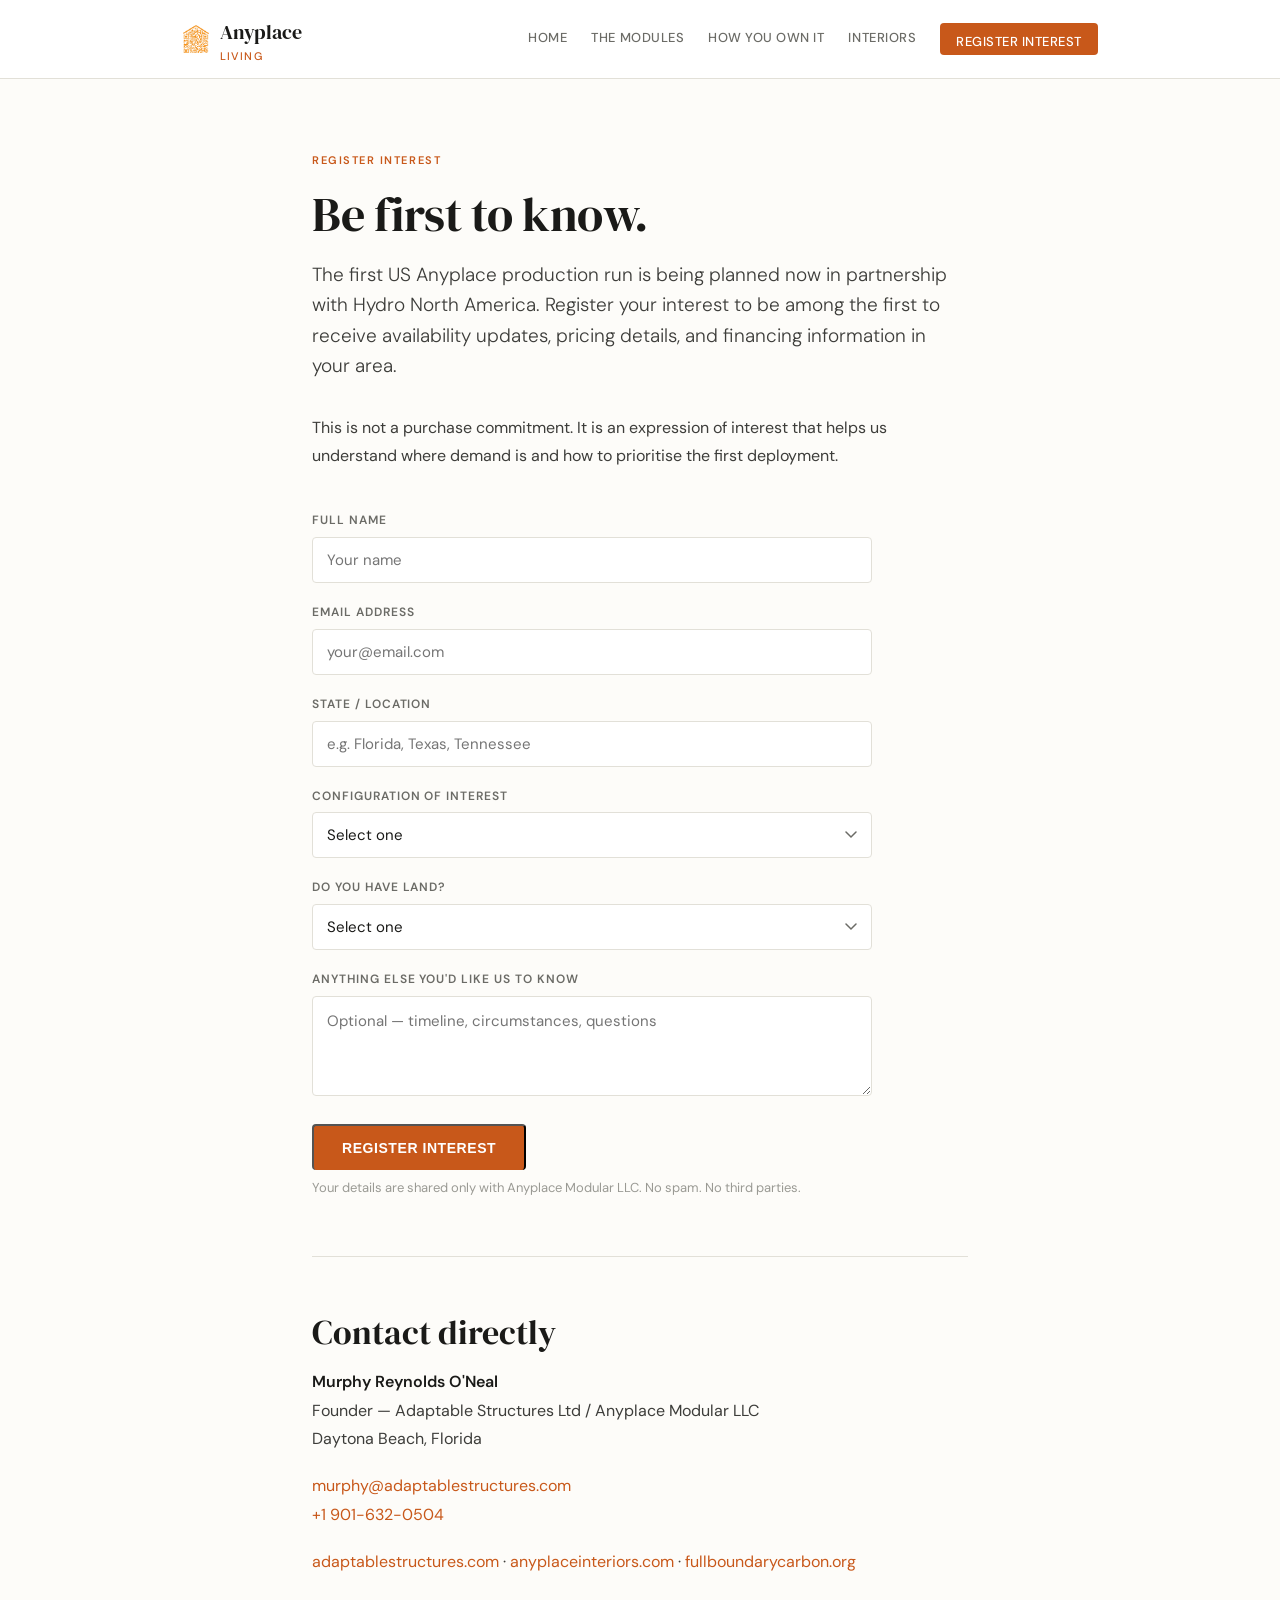
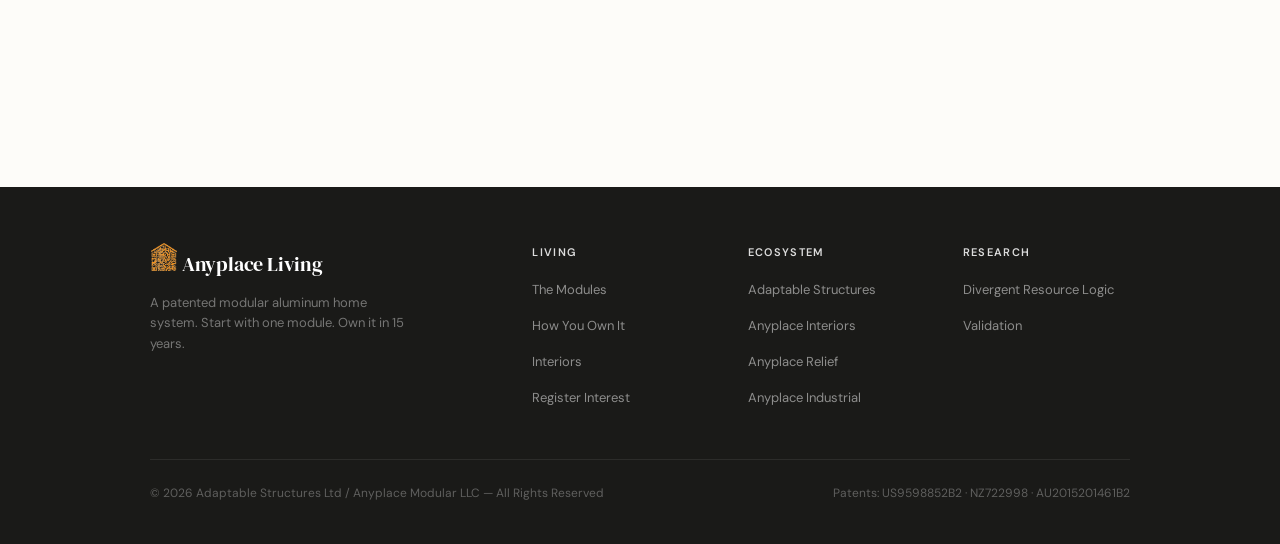
==== contact/index.html @ 364050b5 "Anyplace_Living_v1 New Website" ====
<!DOCTYPE html>
<html lang="en">
<head>
<meta charset="UTF-8">
<meta name="viewport" content="width=device-width, initial-scale=1.0">
<title>Register Interest — Anyplace Living</title>
<meta name="description" content="Register your interest in Anyplace Living. The first US production run is being planned now. Be among the first to know about availability, pricing, and financing options in your area.">
<link rel="icon" type="image/png" sizes="32x32" href="/assets/favicon/favicon-32.png">
<link rel="icon" type="image/png" sizes="192x192" href="/assets/favicon/favicon-192.png">
<link rel="apple-touch-icon" sizes="180x180" href="/assets/favicon/favicon-192.png">
<meta name="theme-color" content="#fdfcf9">
<link rel="stylesheet" href="/assets/living.css">
<link rel="canonical" href="https://anyplaceliving.com/contact/">
<style>
  .interest-form {
    max-width: 560px;
    margin: 40px 0;
  }
  .form-row {
    margin-bottom: 20px;
  }
  .form-row label {
    display: block;
    font-size: 12px;
    font-weight: 600;
    letter-spacing: .08em;
    text-transform: uppercase;
    color: var(--ink-light);
    margin-bottom: 6px;
  }
  .form-row input,
  .form-row select,
  .form-row textarea {
    width: 100%;
    padding: 12px 14px;
    border: 1px solid var(--rule);
    border-radius: 4px;
    background: var(--white);
    font-family: 'DM Sans', sans-serif;
    font-size: 15px;
    color: var(--ink);
    appearance: none;
    -webkit-appearance: none;
    transition: border-color .15s ease;
  }
  .form-row input:focus,
  .form-row select:focus,
  .form-row textarea:focus {
    outline: none;
    border-color: var(--accent);
  }
  .form-row textarea { min-height: 100px; resize: vertical; line-height: 1.6; }
  .form-row select { background-image: url("data:image/svg+xml,%3Csvg xmlns='http://www.w3.org/2000/svg' width='12' height='8' viewBox='0 0 12 8'%3E%3Cpath d='M1 1l5 5 5-5' stroke='%236b6b66' stroke-width='1.5' fill='none' stroke-linecap='round'/%3E%3C/svg%3E"); background-repeat: no-repeat; background-position: right 14px center; padding-right: 36px; }
  .form-note { font-size: 13px; color: var(--ink-faint); margin-top: 6px; max-width: 100%; }
</style>
<!-- Google tag (gtag.js) -->
<script async src="https://www.googletagmanager.com/gtag/js?id=G-CXZPZ34ZKC"></script>
<script>
  window.dataLayer = window.dataLayer || [];
  function gtag(){dataLayer.push(arguments);}
  gtag("js", new Date());
  gtag("config", "G-CXZPZ34ZKC");
</script>
</head>
<body>

<header class="site-header">
  <div class="site-header-inner">
    <a href="/" class="brand">
      <span class="brand-mark"></span>
      <span>Anyplace <span class="brand-sub">Living</span></span>
    </a>
    <nav class="site-nav">
      <a href="/">Home</a>
      <a href="/modules/">The Modules</a>
      <a href="/how-you-own-it/">How You Own It</a>
      <a href="/interiors/">Interiors</a>
      <a href="/contact/" class="nav-cta active">Register Interest</a>
    </nav>
  </div>
</header>

<main class="narrow">

  <p class="eyebrow">Register Interest</p>
  <h1>Be first to know.</h1>
  <p class="lede">The first US Anyplace production run is being planned now in partnership with Hydro North America. Register your interest to be among the first to receive availability updates, pricing details, and financing information in your area.</p>

  <p>This is not a purchase commitment. It is an expression of interest that helps us understand where demand is and how to prioritise the first deployment.</p>

  <form class="interest-form" action="https://formspree.io/f/murphy@adaptablestructures.com" method="POST">
    <div class="form-row">
      <label for="name">Full name</label>
      <input type="text" id="name" name="name" placeholder="Your name" required>
    </div>
    <div class="form-row">
      <label for="email">Email address</label>
      <input type="email" id="email" name="email" placeholder="your@email.com" required>
    </div>
    <div class="form-row">
      <label for="state">State / location</label>
      <input type="text" id="state" name="state" placeholder="e.g. Florida, Texas, Tennessee">
    </div>
    <div class="form-row">
      <label for="config">Configuration of interest</label>
      <select id="config" name="config">
        <option value="">Select one</option>
        <option value="1-module">1 module — solo / couple entry (~$62K)</option>
        <option value="2-module">2 modules — 1BR entry (~$125K)</option>
        <option value="3-module">3 modules — 2BR entry (~$188K)</option>
        <option value="4-module">4 modules — full 2BR/1BA (~$250K)</option>
        <option value="adu">ADU on existing land</option>
        <option value="not-sure">Not sure yet</option>
      </select>
    </div>
    <div class="form-row">
      <label for="land">Do you have land?</label>
      <select id="land" name="land">
        <option value="">Select one</option>
        <option value="own-land">Yes — I own land</option>
        <option value="family-land">Yes — family land available</option>
        <option value="looking">No — looking for land</option>
        <option value="adu-backyard">Yes — backyard ADU opportunity</option>
        <option value="not-sure">Not sure</option>
      </select>
    </div>
    <div class="form-row">
      <label for="message">Anything else you'd like us to know</label>
      <textarea id="message" name="message" placeholder="Optional — timeline, circumstances, questions"></textarea>
    </div>
    <button type="submit" class="btn btn-primary">Register interest</button>
    <p class="form-note">Your details are shared only with Anyplace Modular LLC. No spam. No third parties.</p>
  </form>

  <hr>

  <h2 style="margin-top:0">Contact directly</h2>
  <p><strong>Murphy Reynolds O'Neal</strong><br>
  Founder — Adaptable Structures Ltd / Anyplace Modular LLC<br>
  Daytona Beach, Florida</p>
  <p>
    <a href="mailto:murphy@adaptablestructures.com">murphy@adaptablestructures.com</a><br>
    <a href="tel:+19016320504">+1 901-632-0504</a>
  </p>
  <p>
    <a href="https://adaptablestructures.com">adaptablestructures.com</a> ·
    <a href="https://anyplaceinteriors.com">anyplaceinteriors.com</a> ·
    <a href="https://fullboundarycarbon.org">fullboundarycarbon.org</a>
  </p>

</main>

<footer class="site-footer">
  <div class="site-footer-inner">
    <div>
      <a href="/" class="brand"><span class="brand-mark"></span> Anyplace Living</a>
      <p class="site-footer-tagline">A patented modular aluminum home system. Start with one module. Own it in 15 years.</p>
    </div>
    <div class="site-footer-col">
      <h5>Living</h5>
      <ul>
        <li><a href="/modules/">The Modules</a></li>
        <li><a href="/how-you-own-it/">How You Own It</a></li>
        <li><a href="/interiors/">Interiors</a></li>
        <li><a href="/contact/">Register Interest</a></li>
      </ul>
    </div>
    <div class="site-footer-col">
      <h5>Ecosystem</h5>
      <ul>
        <li><a href="https://adaptablestructures.com">Adaptable Structures</a></li>
        <li><a href="https://anyplaceinteriors.com">Anyplace Interiors</a></li>
        <li><a href="https://anyplacerelief.com">Anyplace Relief</a></li>
        <li><a href="https://anyplaceindustrial.com">Anyplace Industrial</a></li>
      </ul>
    </div>
    <div class="site-footer-col">
      <h5>Research</h5>
      <ul>
        <li><a href="https://fullboundarycarbon.org">Divergent Resource Logic</a></li>
        <li><a href="https://adaptablestructures.com/validation/">Validation</a></li>
      </ul>
    </div>
  </div>
  <div class="site-footer-bottom">
    <span>© 2026 Adaptable Structures Ltd / Anyplace Modular LLC — All Rights Reserved</span>
    <span>Patents: US9598852B2 · NZ722998 · AU2015201461B2</span>
  </div>
</footer>

</body>
</html>
---- assets/living.css ----
/* Anyplace Living — site styles
   Warm residential variant of the Adaptable Structures design system.
   Same type, same structure — lighter palette, more human. */

@import url('https://fonts.googleapis.com/css2?family=DM+Serif+Display:ital@0;1&family=DM+Sans:wght@300;400;500;600&display=swap');

:root {
  --ink:        #1a1a18;
  --ink-mid:    #3d3d3a;
  --ink-light:  #6b6b66;
  --ink-faint:  #9a9a94;
  --rule:       #e2e0d8;
  --rule-light: #f0ede6;
  --page:       #fdfcf9;
  --warm:       #f7f4ef;
  --white:      #ffffff;
  --accent:     #c8581a;
  --accent-light: #fdf0e8;
  --green:      #1a6e4a;
  --green-light: #e8f4ee;
  --max:        980px;
  --max-narrow: 720px;
}

* { box-sizing: border-box; margin: 0; padding: 0; }
html { font-size: 16px; }

body {
  font-family: 'DM Sans', sans-serif;
  background: var(--page);
  color: var(--ink);
  line-height: 1.65;
  -webkit-font-smoothing: antialiased;
}

a { color: var(--accent); text-decoration: none; border-bottom: 1px solid transparent; transition: border-color .15s ease; }
a:hover { border-bottom-color: var(--accent); }
img { max-width: 100%; height: auto; display: block; }

/* ----------------------------------------------------------------
   HEADER
   ---------------------------------------------------------------- */
.site-header {
  background: var(--white);
  border-bottom: 1px solid var(--rule);
  position: sticky;
  top: 0;
  z-index: 100;
}
.site-header-inner {
  max-width: var(--max);
  margin: 0 auto;
  padding: 16px 32px;
  display: flex;
  justify-content: space-between;
  align-items: center;
  flex-wrap: wrap;
  gap: 16px;
}
.brand {
  font-family: 'DM Serif Display', serif;
  font-size: 20px;
  color: var(--ink);
  border-bottom: none;
  letter-spacing: -0.01em;
  display: inline-flex;
  align-items: center;
  gap: 10px;
}
.brand:hover { border-bottom: none; color: var(--ink); }
.brand-mark {
  display: inline-block;
  width: 28px; height: 28px;
  background-image: url('/assets/images/logo-anyplace.png');
  background-size: contain;
  background-repeat: no-repeat;
  background-position: center;
  flex-shrink: 0;
}
.brand-sub {
  font-family: 'DM Sans', sans-serif;
  font-size: 11px;
  font-weight: 500;
  letter-spacing: .1em;
  text-transform: uppercase;
  color: var(--accent);
  display: block;
  line-height: 1;
  margin-top: 2px;
}
nav.site-nav { display: flex; gap: 24px; flex-wrap: wrap; align-items: center; }
nav.site-nav a {
  color: var(--ink-light);
  font-size: 13px;
  font-weight: 500;
  letter-spacing: .04em;
  text-transform: uppercase;
  border-bottom: none;
  padding-bottom: 2px;
}
nav.site-nav a:hover,
nav.site-nav a.active {
  color: var(--ink);
  border-bottom: 2px solid var(--accent);
}
.nav-cta {
  background: var(--accent);
  color: var(--white) !important;
  padding: 8px 16px;
  border-radius: 4px;
  border-bottom: none !important;
  font-size: 13px !important;
}
.nav-cta:hover { background: #a84515; border-bottom: none !important; }

/* ----------------------------------------------------------------
   HERO
   ---------------------------------------------------------------- */
.hero {
  position: relative;
  overflow: hidden;
  min-height: 88vh;
  display: flex;
  align-items: flex-end;
}
.hero-bg {
  position: absolute;
  inset: 0;
  background-size: cover;
  background-position: center 30%;
  z-index: 0;
}
.hero-overlay {
  position: absolute;
  inset: 0;
  background: linear-gradient(
    to bottom,
    rgba(20,18,14,0.15) 0%,
    rgba(20,18,14,0.35) 40%,
    rgba(20,18,14,0.82) 100%
  );
  z-index: 1;
}
.hero-inner {
  position: relative;
  z-index: 2;
  max-width: var(--max);
  margin: 0 auto;
  padding: 80px 32px;
  width: 100%;
}
.hero h1 {
  font-family: 'DM Serif Display', serif;
  font-size: 62px;
  line-height: 1.05;
  color: var(--white);
  max-width: 720px;
  margin-bottom: 20px;
  letter-spacing: -0.02em;
}
.hero h1 em {
  font-style: italic;
  color: rgba(255,255,255,0.6);
}
.hero p.lede {
  font-size: 19px;
  font-weight: 300;
  color: rgba(255,255,255,0.8);
  max-width: 580px;
  line-height: 1.6;
  margin-bottom: 36px;
}
.hero-stats {
  display: flex;
  gap: 0;
  flex-wrap: wrap;
  margin-top: 48px;
  padding-top: 32px;
  border-top: 1px solid rgba(255,255,255,0.15);
}
.hero-stat {
  padding: 0 40px 0 0;
  margin-right: 40px;
  border-right: 1px solid rgba(255,255,255,0.15);
}
.hero-stat:last-child { border-right: none; }
.hero-stat-value {
  font-family: 'DM Serif Display', serif;
  font-size: 36px;
  color: var(--white);
  line-height: 1;
  margin-bottom: 4px;
}
.hero-stat-label {
  font-size: 11px;
  text-transform: uppercase;
  letter-spacing: .1em;
  color: rgba(255,255,255,0.45);
}

/* ----------------------------------------------------------------
   PAGE LAYOUT
   ---------------------------------------------------------------- */
main {
  max-width: var(--max);
  margin: 0 auto;
  padding: 72px 32px 96px;
}
main.narrow { max-width: var(--max-narrow); }

.eyebrow {
  font-size: 11px;
  font-weight: 600;
  letter-spacing: .14em;
  text-transform: uppercase;
  color: var(--accent);
  margin-bottom: 16px;
}

h1, h2, h3, h4 {
  font-family: 'DM Serif Display', serif;
  font-weight: 400;
  color: var(--ink);
  line-height: 1.15;
}
h1 { font-size: 48px; margin-bottom: 18px; letter-spacing: -0.01em; }
h2 { font-size: 34px; margin: 64px 0 16px; }
h3 { font-size: 22px; margin: 40px 0 12px; }
h4 { font-size: 17px; font-family: 'DM Sans', sans-serif; font-weight: 600; margin: 24px 0 8px; }

.lede {
  font-size: 19px;
  font-weight: 300;
  color: var(--ink-mid);
  line-height: 1.6;
  margin-bottom: 32px;
  max-width: var(--max-narrow);
}

p {
  font-size: 16px;
  line-height: 1.8;
  color: var(--ink-mid);
  margin-bottom: 18px;
  max-width: var(--max-narrow);
}
p strong { color: var(--ink); font-weight: 600; }
p.full { max-width: 100%; }

ul, ol { margin: 0 0 24px 24px; max-width: var(--max-narrow); }
li { font-size: 16px; line-height: 1.75; color: var(--ink-mid); margin-bottom: 8px; }

hr { border: none; border-top: 1px solid var(--rule); margin: 56px 0; }

/* ----------------------------------------------------------------
   WARM SECTION BAND
   ---------------------------------------------------------------- */
.band {
  background: var(--warm);
  padding: 72px 32px;
  margin: 0 -32px;
}
.band-inner {
  max-width: var(--max);
  margin: 0 auto;
}
.band h2 { margin-top: 0; }

/* ----------------------------------------------------------------
   MODULE CARDS (progression story)
   ---------------------------------------------------------------- */
.module-progression {
  display: grid;
  grid-template-columns: repeat(4, 1fr);
  gap: 1px;
  background: var(--rule);
  border: 1px solid var(--rule);
  border-radius: 8px;
  overflow: hidden;
  margin: 40px 0;
}
.mod-card {
  background: var(--white);
  padding: 28px 22px;
}
.mod-card-num {
  font-size: 11px;
  font-weight: 700;
  letter-spacing: .12em;
  text-transform: uppercase;
  color: var(--accent);
  margin-bottom: 8px;
}
.mod-card-title {
  font-family: 'DM Serif Display', serif;
  font-size: 20px;
  color: var(--ink);
  margin-bottom: 6px;
  line-height: 1.2;
}
.mod-card-config {
  font-size: 12px;
  color: var(--ink-light);
  margin-bottom: 16px;
}
.mod-card-price {
  font-family: 'DM Serif Display', serif;
  font-size: 28px;
  color: var(--green);
  margin-bottom: 4px;
}
.mod-card-income {
  font-size: 12px;
  color: var(--ink-light);
  margin-bottom: 16px;
}
.mod-card-body {
  font-size: 13px;
  line-height: 1.6;
  color: var(--ink-mid);
}

/* ----------------------------------------------------------------
   STAT ROW
   ---------------------------------------------------------------- */
.stat-row {
  display: grid;
  grid-template-columns: repeat(3, 1fr);
  gap: 1px;
  background: var(--rule);
  border: 1px solid var(--rule);
  border-radius: 8px;
  overflow: hidden;
  margin: 40px 0;
}
.stat-cell {
  background: var(--white);
  padding: 28px 24px;
}
.stat-cell-value {
  font-family: 'DM Serif Display', serif;
  font-size: 40px;
  line-height: 1;
  color: var(--ink);
  margin-bottom: 8px;
}
.stat-cell-value.good { color: var(--green); }
.stat-cell-value.accent { color: var(--accent); }
.stat-cell-label {
  font-size: 11px;
  font-weight: 500;
  letter-spacing: .06em;
  text-transform: uppercase;
  color: var(--ink-faint);
  margin-bottom: 8px;
}
.stat-cell-note {
  font-size: 13px;
  color: var(--ink-light);
  line-height: 1.5;
}

/* ----------------------------------------------------------------
   COMPARISON TABLE
   ---------------------------------------------------------------- */
.compare-grid {
  display: grid;
  grid-template-columns: 1fr 1fr;
  gap: 16px;
  margin: 40px 0;
}
.compare-card {
  border: 1px solid var(--rule);
  border-radius: 8px;
  padding: 28px;
  background: var(--white);
}
.compare-card.featured {
  border-color: var(--green);
  border-width: 2px;
}
.compare-badge {
  display: inline-block;
  font-size: 11px;
  font-weight: 600;
  letter-spacing: .06em;
  text-transform: uppercase;
  padding: 4px 10px;
  border-radius: 20px;
  margin-bottom: 12px;
}
.compare-badge.old { background: #faeaea; color: #8b2020; }
.compare-badge.new { background: var(--green-light); color: var(--green); }
.compare-card h4 { font-family: 'DM Serif Display', serif; font-size: 20px; margin-bottom: 20px; margin-top: 4px; }
.compare-row {
  display: flex;
  justify-content: space-between;
  align-items: baseline;
  padding: 8px 0;
  border-bottom: 1px solid var(--rule-light);
  gap: 12px;
  font-size: 13px;
}
.compare-row:last-child { border-bottom: none; }
.compare-row .label { color: var(--ink-light); flex: 1; }
.compare-row .val { font-weight: 600; color: var(--ink); text-align: right; }
.compare-row .val.good { color: var(--green); }
.compare-row .val.bad { color: #8b2020; }

/* ----------------------------------------------------------------
   CALLOUT
   ---------------------------------------------------------------- */
.callout {
  padding: 24px 28px;
  border-radius: 6px;
  margin: 32px 0;
  border-left: 3px solid;
  max-width: var(--max-narrow);
}
.callout-title {
  font-size: 11px;
  font-weight: 700;
  letter-spacing: .1em;
  text-transform: uppercase;
  margin-bottom: 10px;
}
.callout p { font-size: 15px; line-height: 1.65; max-width: 100%; margin-bottom: 0; }
.callout.green { background: var(--green-light); border-color: var(--green); }
.callout.green .callout-title { color: var(--green); }
.callout.orange { background: var(--accent-light); border-color: var(--accent); }
.callout.orange .callout-title { color: var(--accent); }

/* ----------------------------------------------------------------
   FIGURES
   ---------------------------------------------------------------- */
figure.img-full {
  margin: 48px 0;
}
figure.img-full img {
  width: 100%;
  height: 480px;
  object-fit: cover;
  border-radius: 6px;
}
figure.img-full figcaption {
  margin-top: 12px;
  font-size: 12px;
  font-weight: 500;
  letter-spacing: .06em;
  text-transform: uppercase;
  color: var(--ink-faint);
}
figure.img-half {
  margin: 32px 0;
}
figure.img-half img {
  width: 100%;
  height: 360px;
  object-fit: cover;
  border-radius: 6px;
}
figure.img-half figcaption {
  margin-top: 10px;
  font-size: 12px;
  color: var(--ink-faint);
  letter-spacing: .05em;
  text-transform: uppercase;
}
.two-col-figures {
  display: grid;
  grid-template-columns: 1fr 1fr;
  gap: 20px;
  margin: 40px 0;
}
.three-col-figures {
  display: grid;
  grid-template-columns: repeat(3, 1fr);
  gap: 16px;
  margin: 40px 0;
}
.three-col-figures figure img,
.two-col-figures figure img {
  width: 100%;
  height: 280px;
  object-fit: cover;
  border-radius: 6px;
}
.three-col-figures figure figcaption,
.two-col-figures figure figcaption {
  margin-top: 8px;
  font-size: 11px;
  color: var(--ink-faint);
  text-transform: uppercase;
  letter-spacing: .05em;
}

/* ----------------------------------------------------------------
   FEATURE GRID
   ---------------------------------------------------------------- */
.feature-grid {
  display: grid;
  grid-template-columns: repeat(3, 1fr);
  gap: 36px;
  margin: 40px 0;
}
.feature {
  border-top: 2px solid var(--accent);
  padding-top: 20px;
}
.feature h4 { margin-top: 0; margin-bottom: 10px; color: var(--ink); }
.feature p { font-size: 14px; line-height: 1.65; margin-bottom: 0; }

/* ----------------------------------------------------------------
   PLACEHOLDER (for assets not yet uploaded)
   ---------------------------------------------------------------- */
.img-placeholder {
  background: var(--warm);
  border: 1px dashed var(--rule);
  border-radius: 6px;
  padding: 64px 32px;
  text-align: center;
  color: var(--ink-faint);
  font-size: 13px;
  font-weight: 500;
  margin: 32px 0;
}
.img-placeholder em {
  display: block;
  font-style: normal;
  font-size: 11px;
  letter-spacing: .08em;
  text-transform: uppercase;
  margin-top: 8px;
}

/* ----------------------------------------------------------------
   CTA BUTTON
   ---------------------------------------------------------------- */
.btn {
  display: inline-block;
  padding: 14px 28px;
  border-radius: 4px;
  font-size: 14px;
  font-weight: 600;
  letter-spacing: .04em;
  text-transform: uppercase;
  border-bottom: none;
  transition: background .15s ease;
}
.btn:hover { border-bottom: none; }
.btn-primary { background: var(--accent); color: var(--white); }
.btn-primary:hover { background: #a84515; color: var(--white); }
.btn-outline { background: transparent; color: var(--ink); border: 2px solid var(--ink); }
.btn-outline:hover { background: var(--ink); color: var(--white); }
.btn-white { background: var(--white); color: var(--ink); }
.btn-white:hover { background: var(--rule-light); color: var(--ink); }

/* ----------------------------------------------------------------
   FOOTER
   ---------------------------------------------------------------- */
.site-footer {
  background: var(--ink);
  color: rgba(255,255,255,0.45);
  padding: 56px 32px 40px;
  margin-top: 96px;
}
.site-footer-inner {
  max-width: var(--max);
  margin: 0 auto;
  display: grid;
  grid-template-columns: 2fr 1fr 1fr 1fr;
  gap: 48px;
  font-size: 13px;
}
.site-footer .brand { color: var(--white); font-size: 20px; margin-bottom: 12px; display: block; }
.site-footer .brand:hover { color: var(--white); }
.site-footer-tagline {
  font-size: 13px;
  color: rgba(255,255,255,0.4);
  line-height: 1.6;
  margin-bottom: 20px;
  max-width: 260px;
}
.site-footer-col h5 {
  font-size: 11px;
  font-weight: 600;
  letter-spacing: .12em;
  text-transform: uppercase;
  color: rgba(255,255,255,0.85);
  margin-bottom: 14px;
}
.site-footer-col ul { list-style: none; margin: 0; padding: 0; }
.site-footer-col li { margin-bottom: 8px; }
.site-footer-col a { color: rgba(255,255,255,0.5); border-bottom: none; font-size: 13px; }
.site-footer-col a:hover { color: var(--white); }
.site-footer-bottom {
  max-width: var(--max);
  margin: 40px auto 0;
  padding-top: 24px;
  border-top: 1px solid rgba(255,255,255,0.08);
  font-size: 12px;
  color: rgba(255,255,255,0.3);
  display: flex;
  justify-content: space-between;
  flex-wrap: wrap;
  gap: 16px;
}

/* ----------------------------------------------------------------
   MOBILE
   ---------------------------------------------------------------- */
@media (max-width: 760px) {
  h1 { font-size: 36px; }
  h2 { font-size: 26px; }
  .hero { min-height: 70vh; }
  .hero h1 { font-size: 38px; }
  .hero p.lede { font-size: 16px; }
  .hero-stats { gap: 16px; }
  .hero-stat { border-right: none; padding-right: 0; margin-right: 0; }
  main { padding: 48px 24px 64px; }
  .band { padding: 48px 24px; margin: 0 -24px; }
  .site-header-inner { padding: 14px 24px; flex-direction: column; align-items: flex-start; }
  nav.site-nav { gap: 14px; }
  .module-progression { grid-template-columns: 1fr 1fr; }
  .stat-row { grid-template-columns: 1fr; }
  .compare-grid { grid-template-columns: 1fr; }
  .feature-grid { grid-template-columns: 1fr; gap: 24px; }
  .two-col-figures { grid-template-columns: 1fr; }
  .three-col-figures { grid-template-columns: 1fr 1fr; }
  .site-footer-inner { grid-template-columns: 1fr 1fr; gap: 32px; }
  figure.img-full img { height: 280px; }
  figure.img-half img { height: 240px; }
}
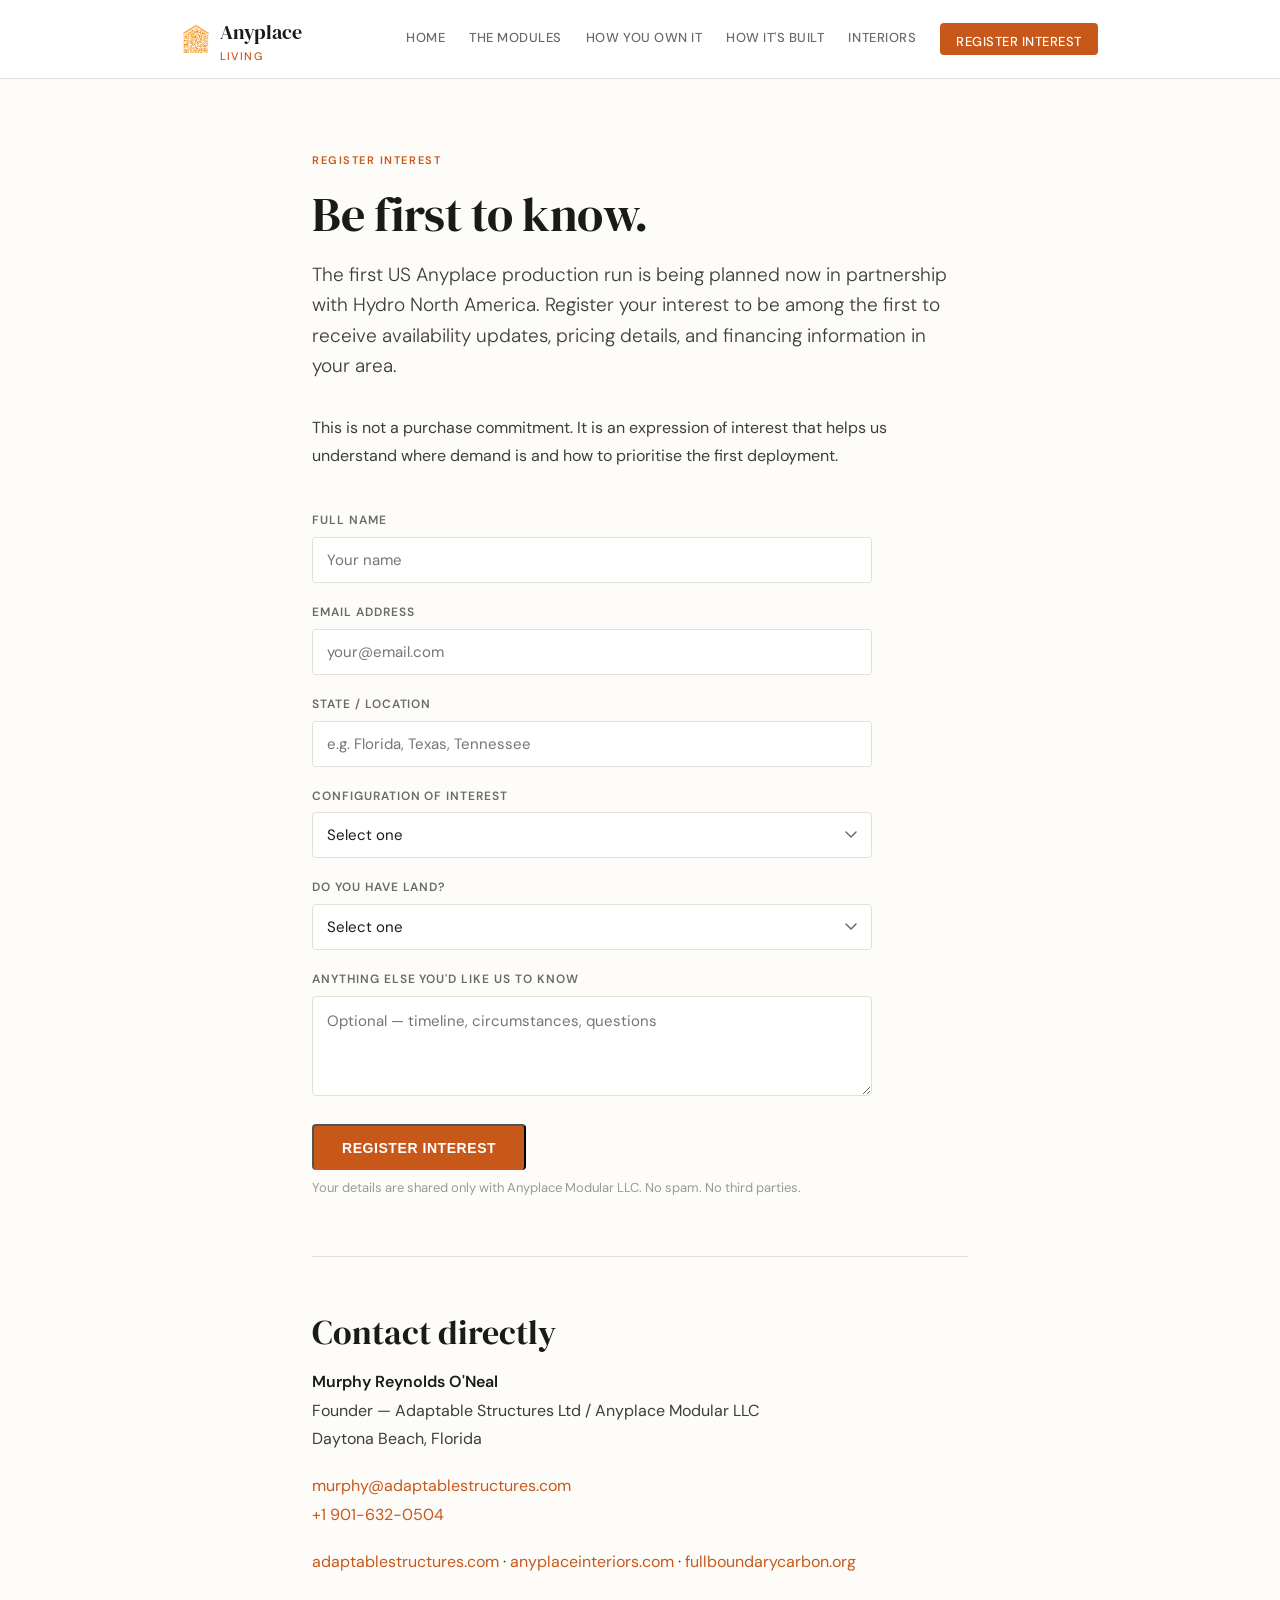
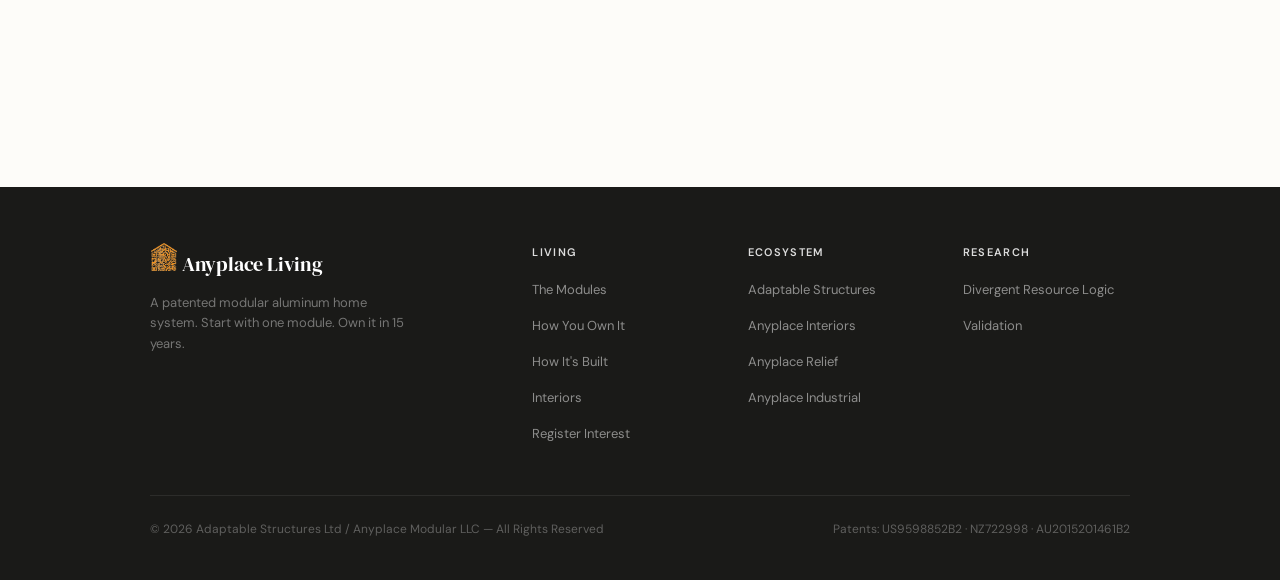
==== commit fe52e482: "Anyplace Living V4 Updates" ====
--- a/contact/index.html
+++ b/contact/index.html
@@ -5,6 +5,7 @@
 <meta name="viewport" content="width=device-width, initial-scale=1.0">
 <title>Register Interest — Anyplace Living</title>
 <meta name="description" content="Register your interest in Anyplace Living. The first US production run is being planned now. Be among the first to know about availability, pricing, and financing options in your area.">
+<link rel="icon" type="image/x-icon" href="/favicon.ico">
 <link rel="icon" type="image/png" sizes="32x32" href="/assets/favicon/favicon-32.png">
 <link rel="icon" type="image/png" sizes="192x192" href="/assets/favicon/favicon-192.png">
 <link rel="apple-touch-icon" sizes="180x180" href="/assets/favicon/favicon-192.png">
@@ -74,6 +75,7 @@
       <a href="/">Home</a>
       <a href="/modules/">The Modules</a>
       <a href="/how-you-own-it/">How You Own It</a>
+      <a href="/how-its-built/">How It's Built</a>
       <a href="/interiors/">Interiors</a>
       <a href="/contact/" class="nav-cta active">Register Interest</a>
     </nav>
@@ -161,6 +163,7 @@
       <ul>
         <li><a href="/modules/">The Modules</a></li>
         <li><a href="/how-you-own-it/">How You Own It</a></li>
+        <li><a href="/how-its-built/">How It's Built</a></li>
         <li><a href="/interiors/">Interiors</a></li>
         <li><a href="/contact/">Register Interest</a></li>
       </ul>
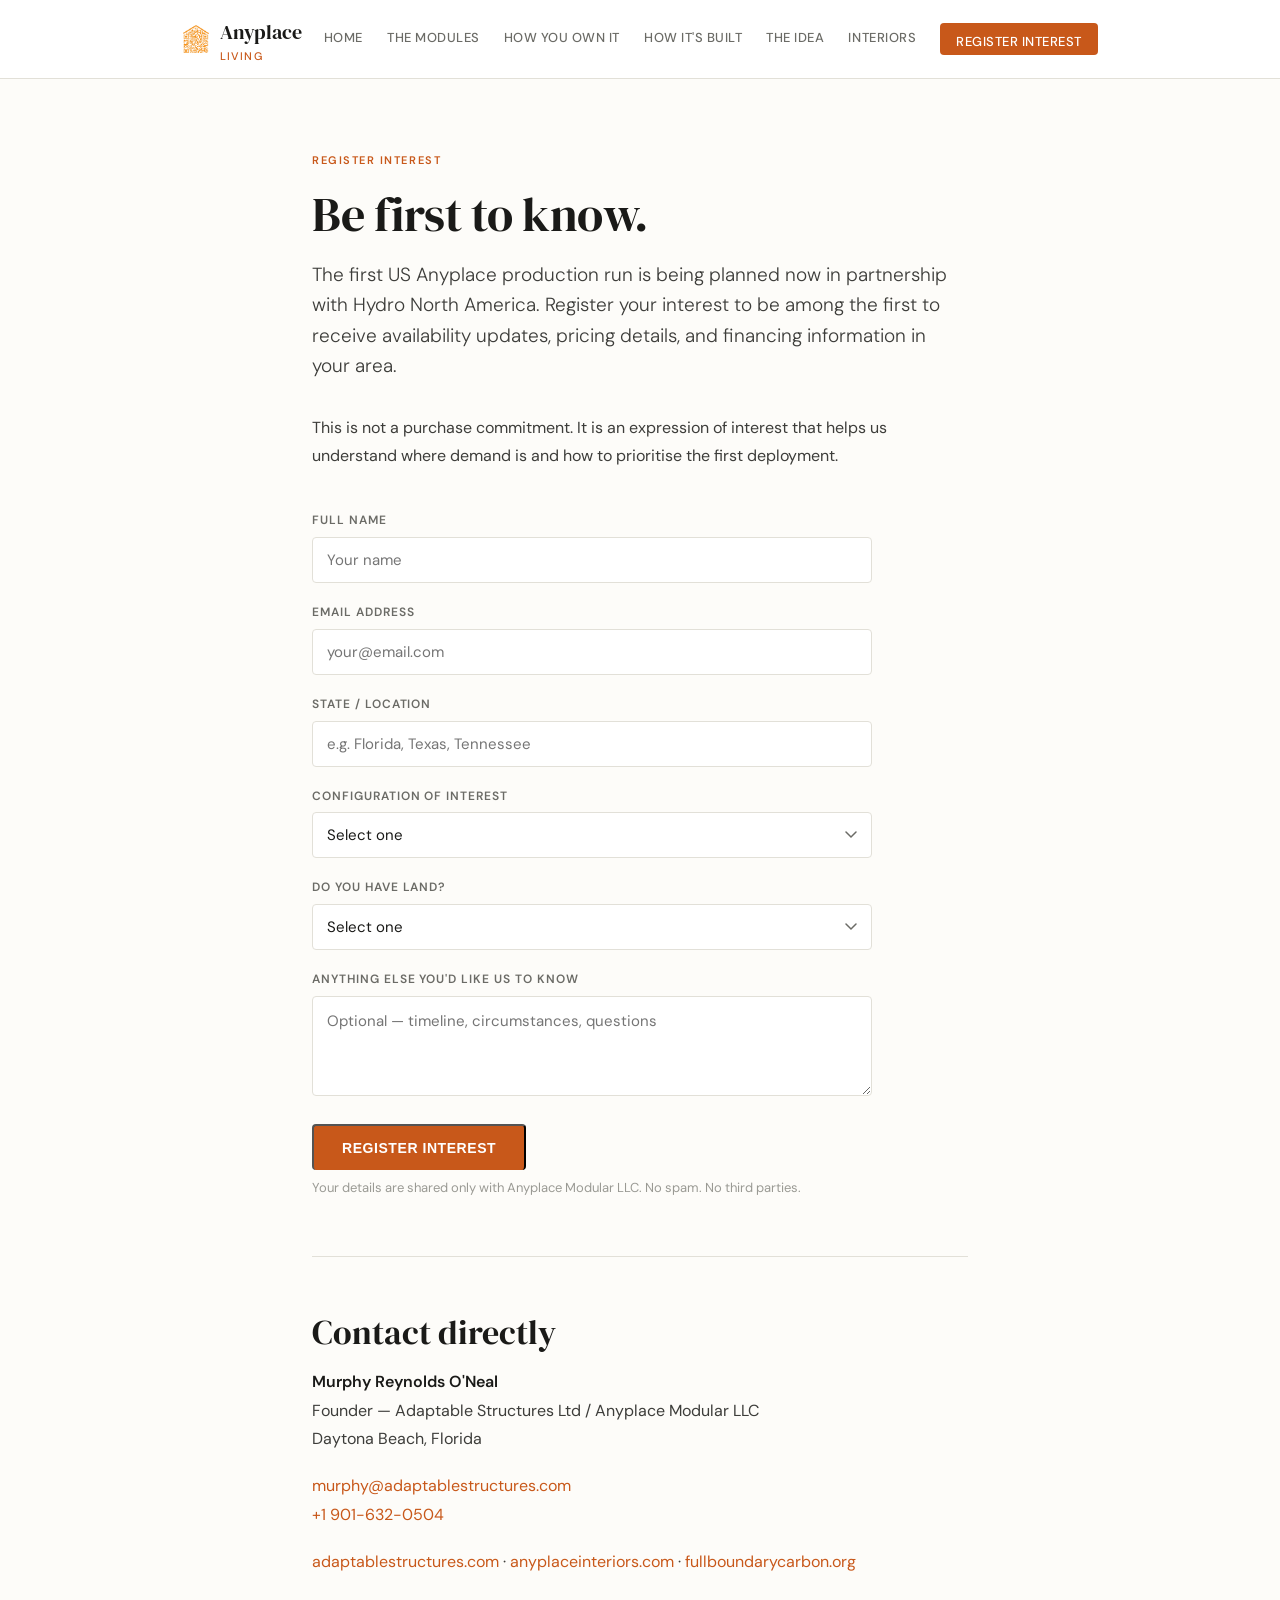
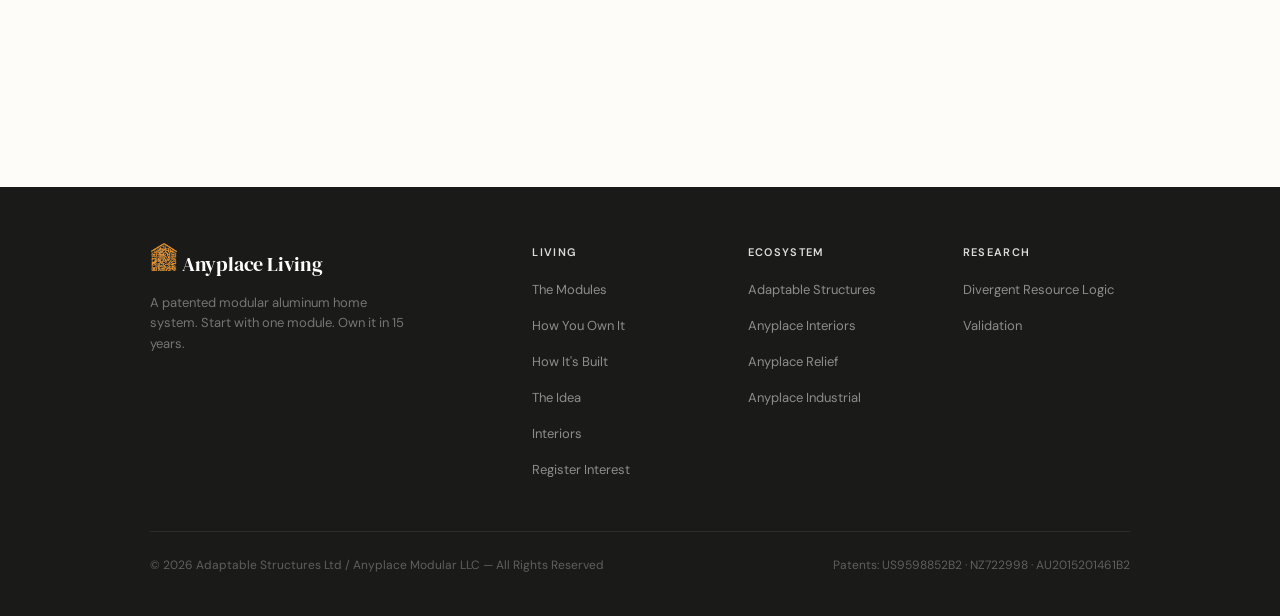
==== commit eef73553: "Anyplace_Living_V4" ====
--- a/contact/index.html
+++ b/contact/index.html
@@ -76,6 +76,7 @@
       <a href="/modules/">The Modules</a>
       <a href="/how-you-own-it/">How You Own It</a>
       <a href="/how-its-built/">How It's Built</a>
+      <a href="/the-anyplace-idea/">The Idea</a>
       <a href="/interiors/">Interiors</a>
       <a href="/contact/" class="nav-cta active">Register Interest</a>
     </nav>
@@ -164,6 +165,7 @@
         <li><a href="/modules/">The Modules</a></li>
         <li><a href="/how-you-own-it/">How You Own It</a></li>
         <li><a href="/how-its-built/">How It's Built</a></li>
+        <li><a href="/the-anyplace-idea/">The Idea</a></li>
         <li><a href="/interiors/">Interiors</a></li>
         <li><a href="/contact/">Register Interest</a></li>
       </ul>
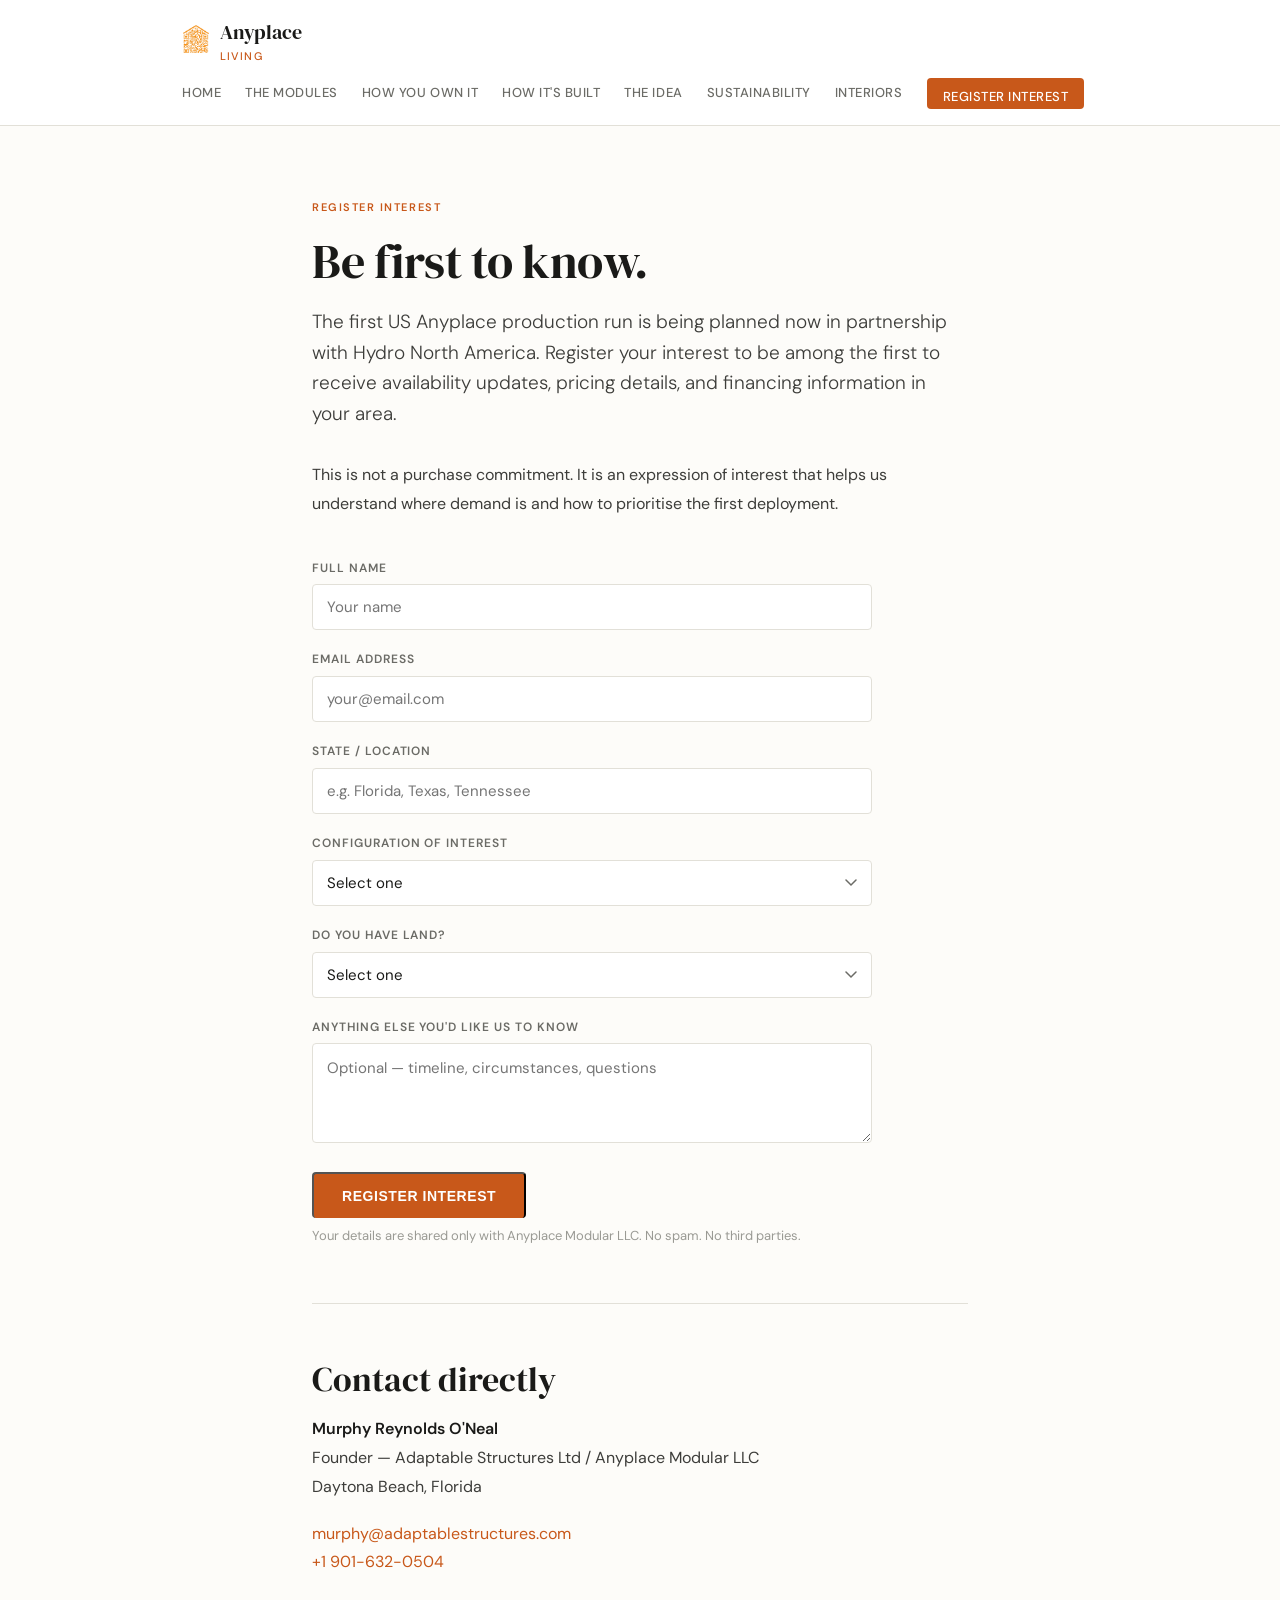
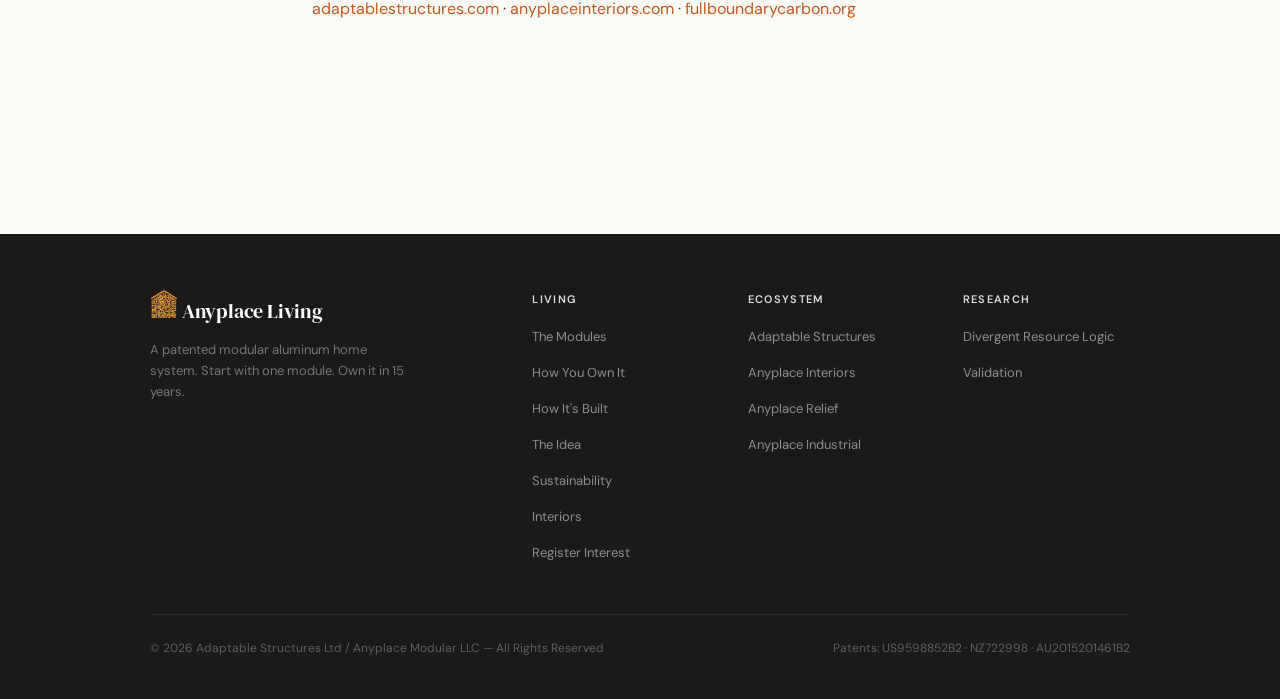
==== commit e23edec3: "Anyplace_Living_V7" ====
--- a/contact/index.html
+++ b/contact/index.html
@@ -77,6 +77,7 @@
       <a href="/how-you-own-it/">How You Own It</a>
       <a href="/how-its-built/">How It's Built</a>
       <a href="/the-anyplace-idea/">The Idea</a>
+      <a href="/sustainability/">Sustainability</a>
       <a href="/interiors/">Interiors</a>
       <a href="/contact/" class="nav-cta active">Register Interest</a>
     </nav>
@@ -166,6 +167,7 @@
         <li><a href="/how-you-own-it/">How You Own It</a></li>
         <li><a href="/how-its-built/">How It's Built</a></li>
         <li><a href="/the-anyplace-idea/">The Idea</a></li>
+        <li><a href="/sustainability/">Sustainability</a></li>
         <li><a href="/interiors/">Interiors</a></li>
         <li><a href="/contact/">Register Interest</a></li>
       </ul>
